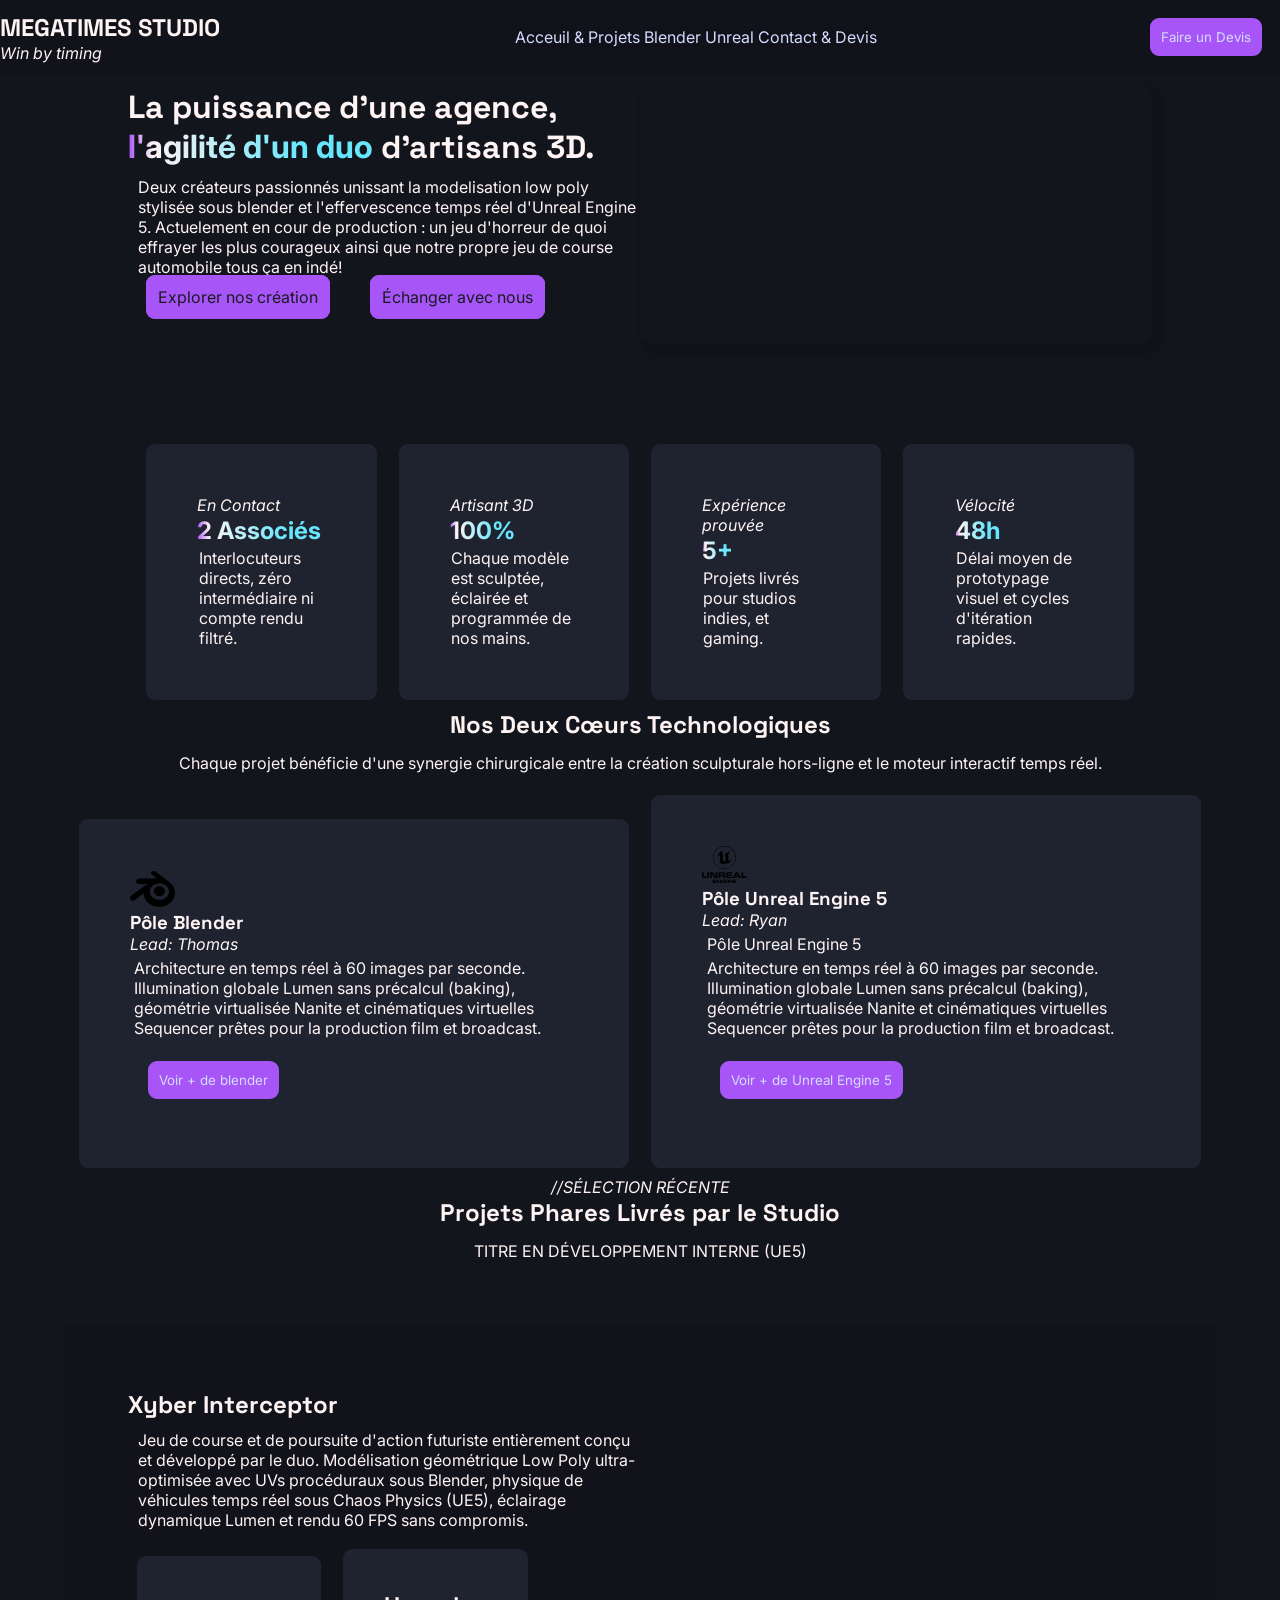
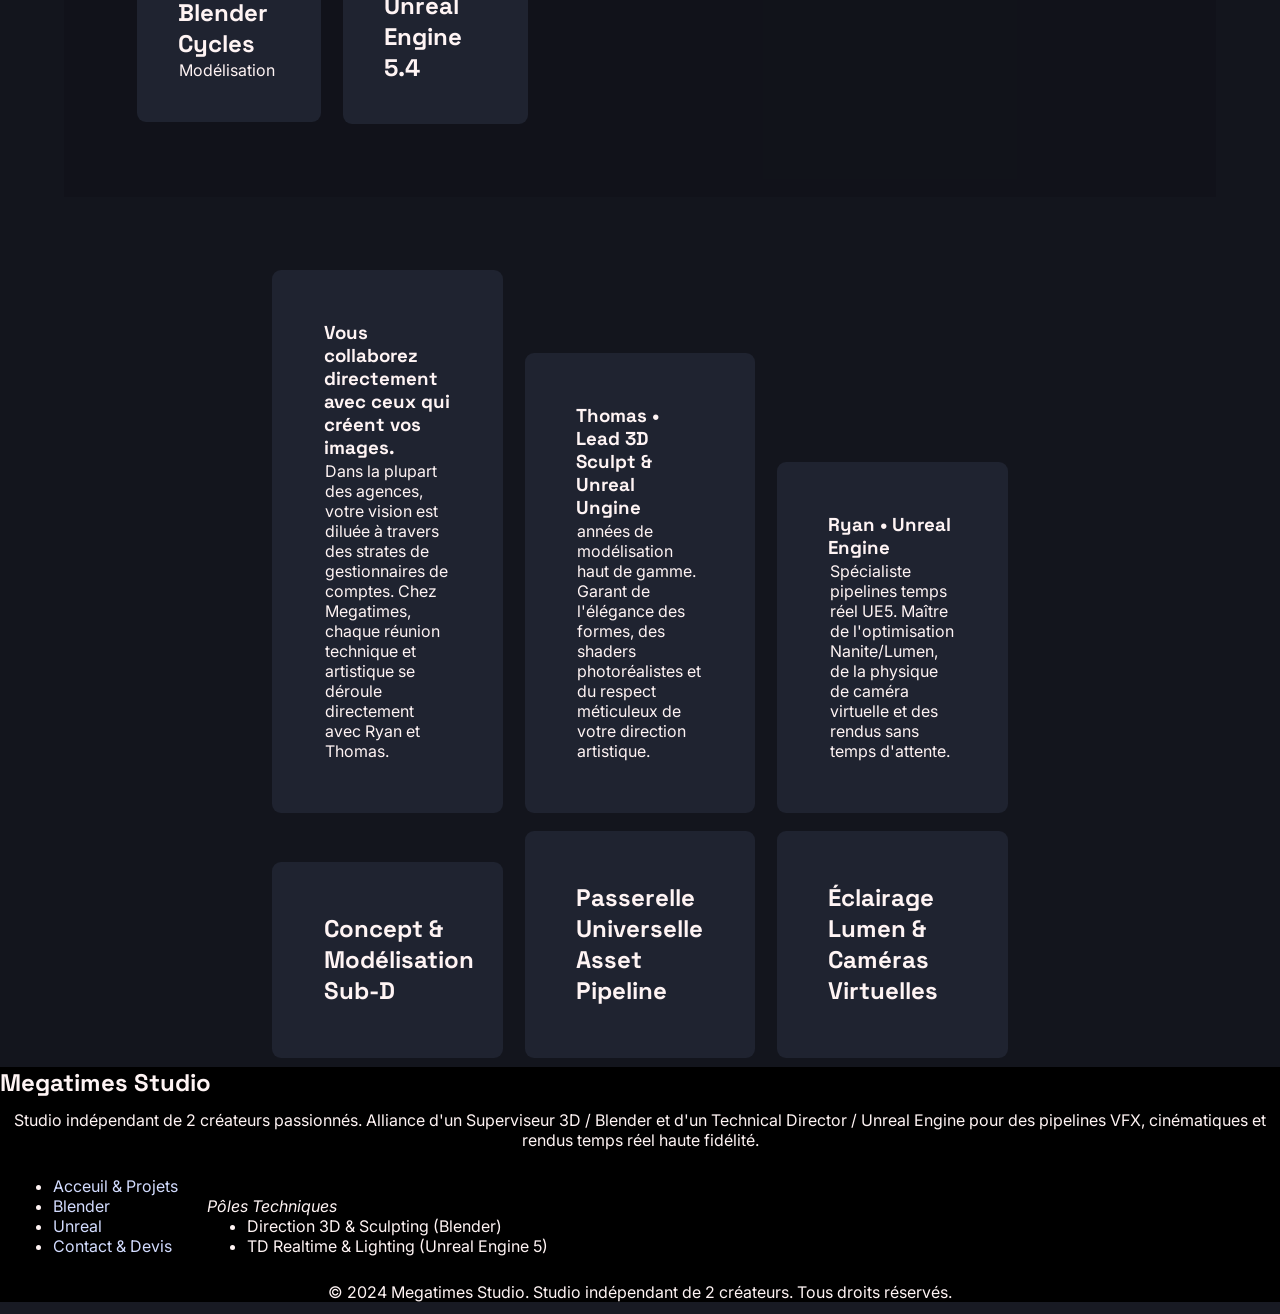
==== index.html @ 8578560c "first commit page d'acceuil and others with css at 50%" ====
<!DOCTYPE html>
<html lang="fr">
<head>
    <meta charset="UTF-8">
    <meta name="viewport" content="width=device-width, initial-scale=1.0">
    <title>Megatimes Studio</title>
    <link rel="stylesheet" href="/asset/style.css">
</head>
<body>
    <header>
        <div><h2>MEGATIMES STUDIO</h2>
        <i>Win by timing</i></div>
        <nav>
            <ul>
                <li><a href="/index.html">Acceuil & Projets</a></li>
                <li><a href="/Blender.html">Blender</a></li>
                <li><a href="/Unreal.html">Unreal</a></li>
                <li><a href="/Contact-Devis.html">Contact & Devis</a></li>
            </ul>
        </nav>
        <button><a href="/Contact-Devis.html">Faire un Devis</a></button>
    </header>
    <main>
        
        <video src="/asset/video/ROUNDED 2.mp4" width="50%" autoplay="true" loop>Video de voiture</video>
        
        <h1>La puissance d'une agence, <span>l'agilité d'un duo</span> d'artisans 3D.</h1>
        <p>Deux créateurs passionnés unissant la modelisation low poly stylisée sous blender et l'effervescence temps réel d'Unreal Engine 5. Actuelement en cour de production : un jeu d'horreur de quoi effrayer les plus courageux ainsi que notre propre jeu de course automobile tous ça en indé! </p>
        
        <a href="#Création">Explorer nos création</a>
        <a href="/Contact-Devis.html">Échanger avec nous</a>
    </main>

    <section class="sections">
        <article>
        <i>En Contact</i>
        
        <h2><span>2 Associés</span></h2>
        <p>Interlocuteurs directs, zéro intermédiaire ni compte rendu filtré.</p>
        </article>
        <article>
            <i>Artisant 3D</i>
            <h2><span>100%</span></h2>
            <p>Chaque modèle est sculptée, éclairée et programmée de nos mains.</p>
        </article>
        <article>
            <i>Expérience prouvée</i>
            <h2><span>5+</span></h2>
            <p>Projets livrés pour studios indies, et gaming.</p>
        </article>
        <article>
            <i>Vélocité</i>
            <h2><span>48h</span></h2>
            <p>Délai moyen de prototypage visuel et cycles d'itération rapides.</p>
        </article>
    </section> 

    <section class="Part2">
    <h2>Nos Deux Cœurs Technologiques</h2>
    <p>Chaque projet bénéficie d'une synergie chirurgicale entre la création sculpturale hors-ligne et le moteur interactif temps réel.</p>
    
    
   
        <article>
            <img src="/asset/img/svg/blender-1.svg" alt="blender logo" width="10%">
            <h3>Pôle Blender</h3>
            <i>Lead: Thomas</i>

            <p>Architecture en temps réel à 60 images par seconde. Illumination globale Lumen sans précalcul (baking), géométrie virtualisée Nanite et cinématiques virtuelles Sequencer prêtes pour la production film et broadcast.</p>

         <button><a href="/Blender.html"> Voir + de blender</a></button>
        </article>
        <article>
            <img src="/asset/img/svg/Unreal_Engine_Logo.svg" alt="Ue5 logo" width="10%">
            <h3>Pôle Unreal Engine 5 </h3>
            
            <i>Lead: Ryan</i>
            <p>Pôle Unreal Engine 5</p>

            <p>Architecture en temps réel à 60 images par seconde. Illumination globale Lumen sans précalcul (baking), géométrie virtualisée Nanite et cinématiques virtuelles Sequencer prêtes pour la production film et broadcast.</p>
            <button><a href="/Unreal.html"> Voir + de Unreal Engine 5 </a></button>
        </article>
        
    </section>

    <section class="Selection">

        <i>//SÉLECTION RÉCENTE</i>
        <h2>Projets Phares Livrés par le Studio</h2>
        <p>TITRE EN DÉVELOPPEMENT INTERNE (UE5)</p>
        
        <div class="styLine">
            <h2>Xyber Interceptor</h2>
            <video class="sameLine" src="asset/video/RACING_Car3 Police Side.mp4" width="40%" autoplay="true" loop>Video de voiture 2</video>
        
            <aside><p>Jeu de course et de poursuite d'action futuriste entièrement conçu et développé par le duo. Modélisation géométrique Low Poly ultra-optimisée avec UVs procéduraux sous Blender, physique de véhicules temps réel sous Chaos Physics (UE5), éclairage dynamique Lumen et rendu 60 FPS sans compromis.</p></aside>
        
        <article>
            <h2>Blender Cycles</h2>
            <p>Modélisation</p>
        </article>
        <article><h2>Unreal Engine 5.4</h2></article>
        </div>
    </section>
    <section>
        <article>
        <h3>Vous collaborez directement avec ceux qui créent vos images.</h3>
        <p>Dans la plupart des agences, votre vision est diluée à travers des strates de gestionnaires de comptes. Chez Megatimes, chaque réunion technique et artistique se déroule directement avec Ryan et Thomas.</p>
    </article>
    
    <article>
        <h3>Thomas • Lead 3D Sculpt & Unreal Ungine</h3>
        <p> années de modélisation haut de gamme. Garant de l'élégance des formes, des shaders photoréalistes et du respect méticuleux de votre direction artistique.</p>
    </article>

    <article>   
        <h3>Ryan • Unreal Engine</h3>
        <p>Spécialiste pipelines temps réel UE5. Maître de l'optimisation Nanite/Lumen, de la physique de caméra virtuelle et des rendus sans temps d'attente.</p>
    </article>
    <aside>
        <article>
        <h2>Concept & Modélisation Sub-D</h2>
        </article>
        <article>
        <h2>Passerelle Universelle Asset Pipeline</h2>
        </article>
        <article>
        <h2>Éclairage Lumen & Caméras Virtuelles</h2>
        </article>
    </aside>
    </section>

    <footer>

        <h2>Megatimes Studio</h2>
        <p>Studio indépendant de 2 créateurs passionnés. Alliance d'un Superviseur 3D / Blender et d'un Technical Director / Unreal Engine pour des pipelines VFX, cinématiques et rendus temps réel haute fidélité.</p>
        <nav>
            <article>
                <ul>
                    <li><a href="/index.html">Acceuil & Projets</a></li>
                    <li><a href="/Blender.html">Blender</a></li>
                    <li><a href="/Unreal.html">Unreal</a></li>
                    <li><a href="/Contact-Devis.html">Contact & Devis</a></li>
                </ul>
            </article>
            <article>
                <i>Pôles Techniques</i>
                <ul>
                    <li>Direction 3D & Sculpting (Blender)</li>
                    <li>TD Realtime & Lighting (Unreal Engine 5)</li>
                </ul>
            </article>
        </nav>

    <p>© 2024 Megatimes Studio. Studio indépendant de 2 créateurs. Tous droits réservés.</p>
    </footer>
   
</body>
</html>
---- asset/style.css ----
@import url('https://fonts.googleapis.com/css2?family=Inter:ital,opsz,wght@0,14..32,100..900;1,14..32,100..900&family=Space+Grotesk:wght@300..700&display=swap');

:root{
    --MainColor:#13151d;
    --MainLittleColor:#1f2330;
    --secColor:rgb(0,0,0);
    --backgroundC:#181a23;  
    --backgroundC2:rgba(6, 182, 212, 1),;
    --backgroundC3:#a855f7;
    --cardColor:#11131ad5;
    --ButtonColor:#49117d;
    --TxtColor: rgb(255, 244, 244);
    --TxtColor2: #d3dcff;
    --HoverColor:#ffffffff;
    --HoverBGColor:#e1e0e0;
    --BoxShadow:#101218;
}


*{font-family: "Inter", sans-serif;
margin: 0%;}

h1,h2,h3{font-family: "Space Grotesk", sans-serif;
margin: 0%;}


body{background-color:var(--backgroundC) ;
    color:var(--TxtColor) ;

}

header{
    
    background-color:var(--cardColor) ;

    margin: 0%;
    
    color: var(--backColor);
    display: flex;
    justify-content: space-between;
    align-items: center;
    padding: 0%;
    position: sticky;
    top: 0;
        backdrop-filter: blur(20px)
}
header nav ul li{
    display:inline-flex;
    justify-content:space-between;
    background-color:var(--cardColor);
     
    
}

a:hover, button:hover{color:var(--backgroundC) ;
background-color: var(--HoverBGColor);
border-color: var(--HoverBGColor);
}


span {
    background-image: linear-gradient(90deg,rgba(168, 85, 247, 1)  0%,rgb(255, 244, 244) 10%, rgb(104, 230, 252) 70%);
    -webkit-background-clip: text;
    background-clip: text;
    -webkit-text-fill-color: transparent;
    color: transparent;
    display: inline-block;
}

a, button{text-decoration: solid;
    color: var(--TxtColor2);}
main a, button{
    text-decoration: solid;
    color: var(--backgroundC);
    background-color: var(--backgroundC3);
    border-style: solid;
    border-color:var(--backgroundC3) ;
    border-radius:1vh;
    padding: 1vh;
    margin:2vh;

}
p{margin:1%}
main section{  display: inline-block;
  justify-content: space-between;}
article{background-color: var(--MainLittleColor);
    padding: 1%;
    display:inline-block;
}

footer ,footer nav , footer article{
    margin-bottom: 0%;
    justify-content: space-between;
    background-color: var(--secColor);
    bottom: 0%;
}

main video{float:right ;
    box-shadow: 5px 5px 5px 5px var(--BoxShadow);
    border-radius: 1vh;

}
main{
background-color:var(--MainColor);
padding: 10%;
padding-top: 1%;}

section {
    
    background-color: var(--MainColor);
    display: inline-block;
}

.sections{text-align: center;}

section article{width: 10%;

border-radius: 1vh;
padding: 4%;
justify-content: center ;
text-align: left;
margin: 1vh;
}
a{}
img{}

footer{bottom : 0%;}

#Scenter{text-align: center;}
section{text-align: center;}
footer p{text-align: center;}

.Part2 article{width: 35%;
}

.selection video{
    display:inline-block;
    border-radius: 30%;
}

img{color: var(--TxtColor);}

.sameLine{float:right;
    border-radius: 10vh;
    padding: 5% ;
}

.styLine{background-color: var(--cardColor);
padding: 5%;
margin:5%;
text-align: left;}
p{align-items: center;}
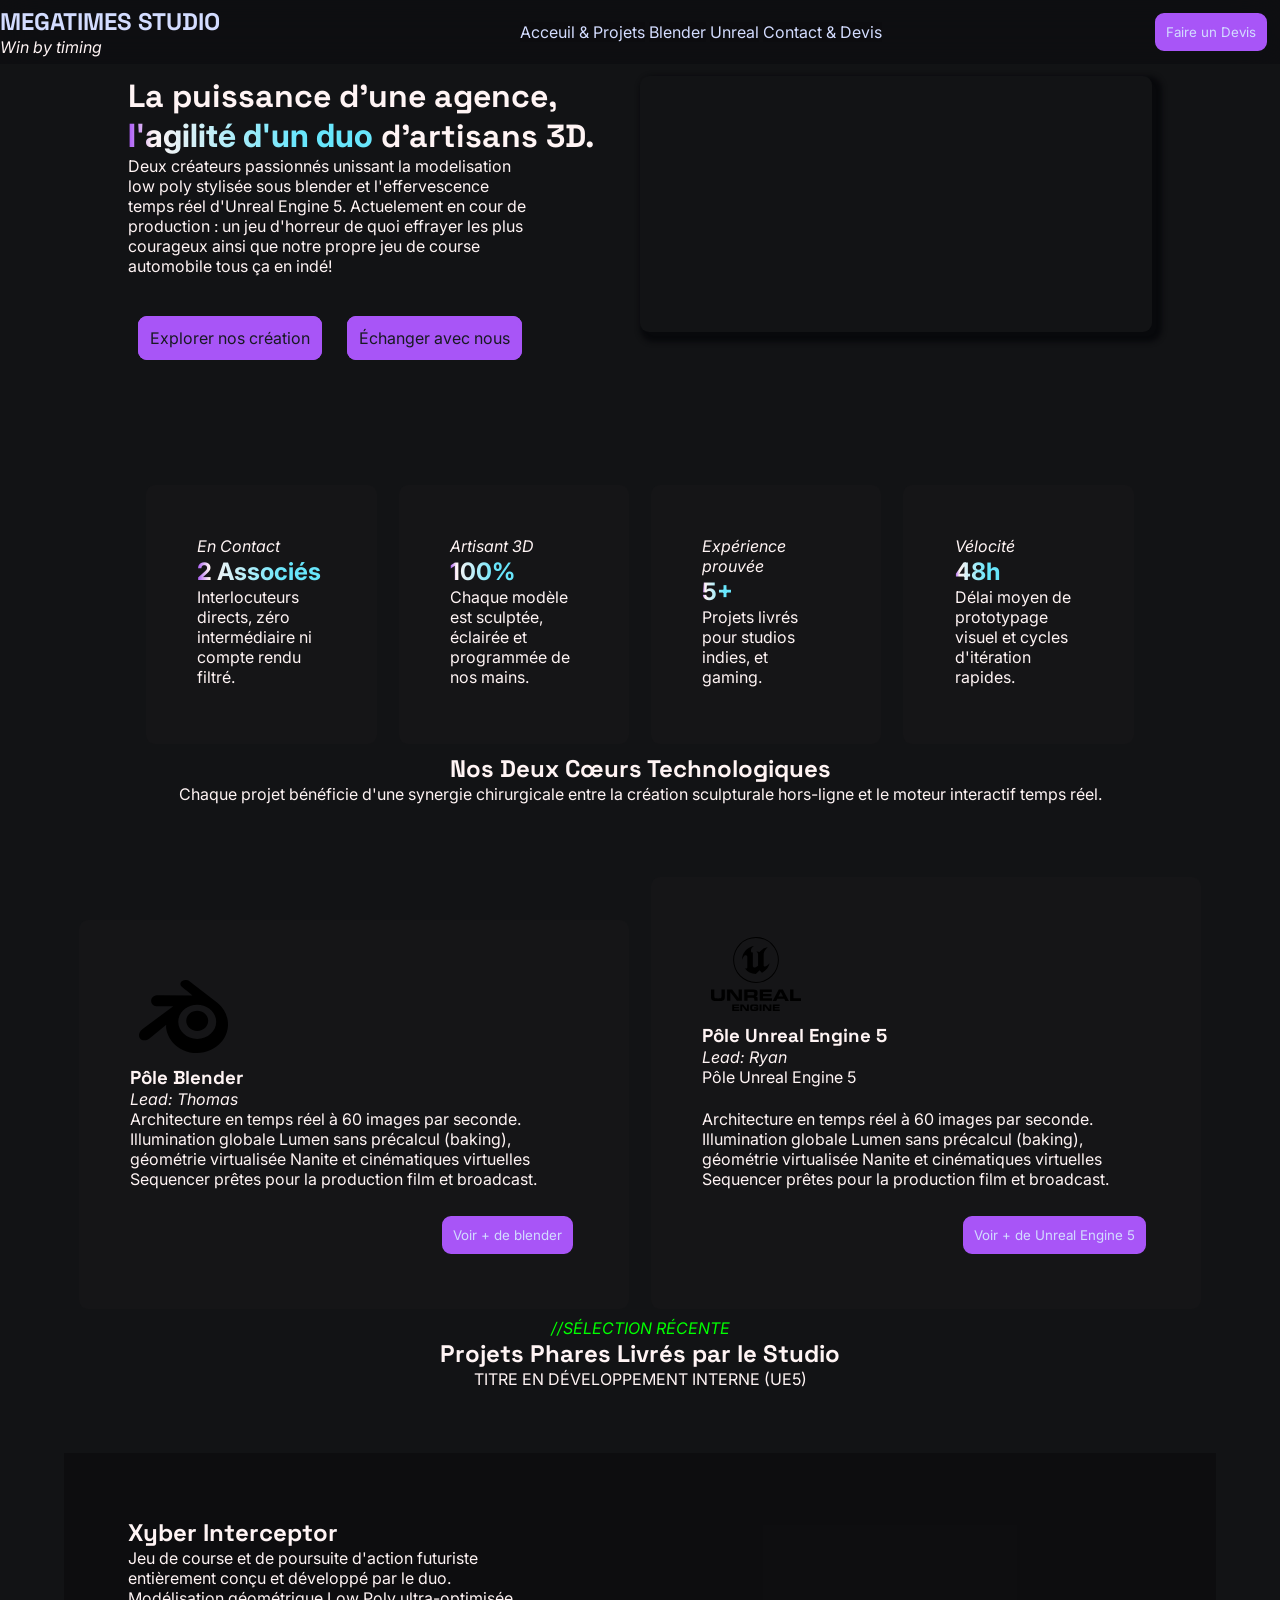
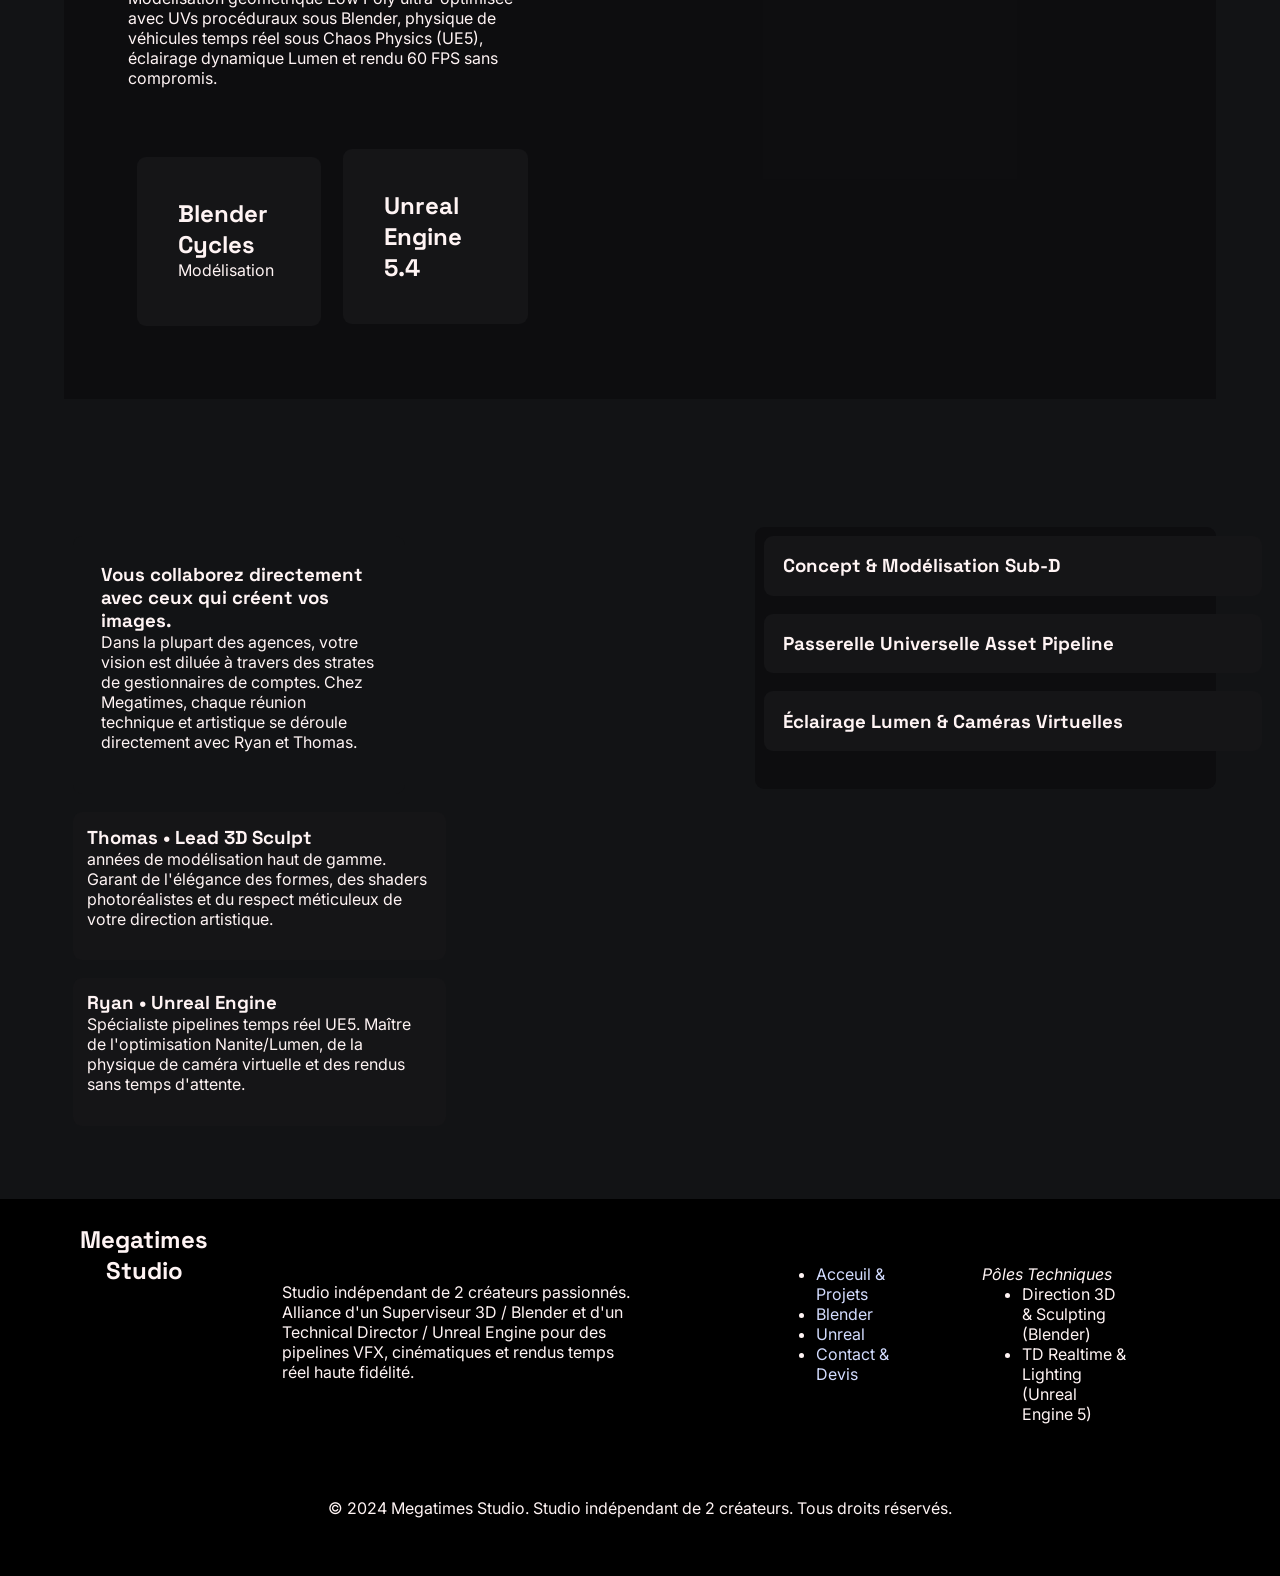
==== commit 04664509: "Accueil quasi fini" ====
--- a/index.html
+++ b/index.html
@@ -8,7 +8,7 @@
 </head>
 <body>
     <header>
-        <div><h2>MEGATIMES STUDIO</h2>
+        <div class="intro"><a href="/index.html"><h2>MEGATIMES STUDIO</h2></a>
         <i>Win by timing</i></div>
         <nav>
             <ul>
@@ -62,7 +62,7 @@
     
    
         <article>
-            <img src="/asset/img/svg/blender-1.svg" alt="blender logo" width="10%">
+            <img src="/asset/img/svg/blender-1.svg" alt="blender logo" width="20%">
             <h3>Pôle Blender</h3>
             <i>Lead: Thomas</i>
 
@@ -71,7 +71,7 @@
          <button><a href="/Blender.html"> Voir + de blender</a></button>
         </article>
         <article>
-            <img src="/asset/img/svg/Unreal_Engine_Logo.svg" alt="Ue5 logo" width="10%">
+            <img src="/asset/img/svg/Unreal_Engine_Logo.svg" alt="Ue5 logo" width="20%">
             <h3>Pôle Unreal Engine 5 </h3>
             
             <i>Lead: Ryan</i>
@@ -85,14 +85,14 @@
 
     <section class="Selection">
 
-        <i>//SÉLECTION RÉCENTE</i>
+        <i class="green">//SÉLECTION RÉCENTE</i>
         <h2>Projets Phares Livrés par le Studio</h2>
         <p>TITRE EN DÉVELOPPEMENT INTERNE (UE5)</p>
         
         <div class="styLine">
+            <video class="sameLine" src="asset/video/RACING_Car3 Police Side.mp4" width="50%" autoplay="true" loop>Video de voiture 2</video>
             <h2>Xyber Interceptor</h2>
-            <video class="sameLine" src="asset/video/RACING_Car3 Police Side.mp4" width="40%" autoplay="true" loop>Video de voiture 2</video>
-        
+            
             <aside><p>Jeu de course et de poursuite d'action futuriste entièrement conçu et développé par le duo. Modélisation géométrique Low Poly ultra-optimisée avec UVs procéduraux sous Blender, physique de véhicules temps réel sous Chaos Physics (UE5), éclairage dynamique Lumen et rendu 60 FPS sans compromis.</p></aside>
         
         <article>
@@ -102,36 +102,41 @@
         <article><h2>Unreal Engine 5.4</h2></article>
         </div>
     </section>
-    <section>
-        <article>
-        <h3>Vous collaborez directement avec ceux qui créent vos images.</h3>
-        <p>Dans la plupart des agences, votre vision est diluée à travers des strates de gestionnaires de comptes. Chez Megatimes, chaque réunion technique et artistique se déroule directement avec Ryan et Thomas.</p>
-    </article>
+    <section class="sectionAside">
+        
+        <div class="leftSide">
+        <article id="introSection">
+            <h3>Vous collaborez directement avec ceux qui créent vos images.</h3>
+            <p>Dans la plupart des agences, votre vision est diluée à travers des strates de gestionnaires de comptes. Chez Megatimes, chaque réunion technique et artistique se déroule directement avec Ryan et Thomas.</p>
+        </article>
     
-    <article>
-        <h3>Thomas • Lead 3D Sculpt & Unreal Ungine</h3>
-        <p> années de modélisation haut de gamme. Garant de l'élégance des formes, des shaders photoréalistes et du respect méticuleux de votre direction artistique.</p>
-    </article>
+        <div class="who">
+            <article>
+                <h3>Thomas • Lead 3D Sculpt</h3>
+                <p> années de modélisation haut de gamme. Garant de l'élégance des formes, des shaders photoréalistes et du respect méticuleux de votre direction artistique.</p>
+            </article>
 
-    <article>   
-        <h3>Ryan • Unreal Engine</h3>
-        <p>Spécialiste pipelines temps réel UE5. Maître de l'optimisation Nanite/Lumen, de la physique de caméra virtuelle et des rendus sans temps d'attente.</p>
-    </article>
-    <aside>
-        <article>
-        <h2>Concept & Modélisation Sub-D</h2>
-        </article>
-        <article>
-        <h2>Passerelle Universelle Asset Pipeline</h2>
-        </article>
-        <article>
-        <h2>Éclairage Lumen & Caméras Virtuelles</h2>
-        </article>
-    </aside>
+            <article>   
+                <h3>Ryan • Unreal Engine</h3>
+                <p>Spécialiste pipelines temps réel UE5. Maître de l'optimisation Nanite/Lumen, de la physique de caméra virtuelle et des rendus sans temps d'attente.</p>
+            </article>
+        </div>
+    </div>
+        <aside class="rightSide">
+            <article>
+            <h3>Concept & Modélisation Sub-D</h3>
+            </article>
+            <article>
+            <h3>Passerelle Universelle Asset Pipeline</h3>
+            </article>
+            <article>
+            <h3>Éclairage Lumen & Caméras Virtuelles</h3>
+            </article>
+        </aside>
     </section>
 
     <footer>
-
+        <section>
         <h2>Megatimes Studio</h2>
         <p>Studio indépendant de 2 créateurs passionnés. Alliance d'un Superviseur 3D / Blender et d'un Technical Director / Unreal Engine pour des pipelines VFX, cinématiques et rendus temps réel haute fidélité.</p>
         <nav>
@@ -151,7 +156,7 @@
                 </ul>
             </article>
         </nav>
-
+        </section>
     <p>© 2024 Megatimes Studio. Studio indépendant de 2 créateurs. Tous droits réservés.</p>
     </footer>
    
--- a/asset/style.css
+++ b/asset/style.css
@@ -2,21 +2,22 @@
 @import url('https://fonts.googleapis.com/css2?family=Inter:ital,opsz,wght@0,14..32,100..900;1,14..32,100..900&family=Space+Grotesk:wght@300..700&display=swap');
 
 :root{
-    --MainColor:#13151d;
-    --MainLittleColor:#1f2330;
+    --MainColor:#121315;
+    --MainLittleColor:#151517;
     --secColor:rgb(0,0,0);
     --backgroundC:#181a23;  
     --backgroundC2:rgba(6, 182, 212, 1),;
     --backgroundC3:#a855f7;
-    --cardColor:#11131ad5;
+    --cardColor:#0d0d0fd5;
     --ButtonColor:#49117d;
     --TxtColor: rgb(255, 244, 244);
     --TxtColor2: #d3dcff;
     --HoverColor:#ffffffff;
-    --HoverBGColor:#e1e0e0;
-    --BoxShadow:#101218;
-}
-
+    --HoverBGColor:#0e0e0e;
+    --HoverBGColor2:#1f1f22;
+    --BoxShadow:#08090c;
+}
+.sections article:hover{background-color: var(--HoverBGColor2);}
 
 *{font-family: "Inter", sans-serif;
 margin: 0%;}
@@ -34,7 +35,7 @@
     
     background-color:var(--cardColor) ;
 
-    margin: 0%;
+    padding: 1%;
     
     color: var(--backColor);
     display: flex;
@@ -53,9 +54,10 @@
     
 }
 
-a:hover, button:hover{color:var(--backgroundC) ;
+a:hover, li:hover, button:hover{color:var(--HoverColor) ;
 background-color: var(--HoverBGColor);
 border-color: var(--HoverBGColor);
+border-radius: 1vh;
 }
 
 
@@ -78,10 +80,10 @@
     border-color:var(--backgroundC3) ;
     border-radius:1vh;
     padding: 1vh;
-    margin:2vh;
-
-}
-p{margin:1%}
+    margin:1%;
+
+}
+p{margin-bottom:5%}
 main section{  display: inline-block;
   justify-content: space-between;}
 article{background-color: var(--MainLittleColor);
@@ -89,7 +91,12 @@
     display:inline-block;
 }
 
-footer ,footer nav , footer article{
+footer article nav{float: right;}
+
+footer ,footer nav , footer section article{
+    padding-left: 5%;
+    padding-right: 5%;
+    padding-top: 2%;
     margin-bottom: 0%;
     justify-content: space-between;
     background-color: var(--secColor);
@@ -98,9 +105,11 @@
 
 main video{float:right ;
     box-shadow: 5px 5px 5px 5px var(--BoxShadow);
-    border-radius: 1vh;
-
-}
+    
+
+}
+
+video{border-radius: 1vh;}
 main{
 background-color:var(--MainColor);
 padding: 10%;
@@ -113,7 +122,7 @@
 }
 
 .sections{text-align: center;}
-
+.sections article{height: 1;}
 section article{width: 10%;
 
 border-radius: 1vh;
@@ -122,16 +131,18 @@
 text-align: left;
 margin: 1vh;
 }
-a{}
-img{}
-
-footer{bottom : 0%;}
+
+
+footer{bottom : 0%;
+margin-bottom: -1%;
+}
 
 #Scenter{text-align: center;}
 section{text-align: center;}
-footer p{text-align: center;}
+footer p{text-align: left;}
 
 .Part2 article{width: 35%;
+    height: 100%;
 }
 
 .selection video{
@@ -150,4 +161,60 @@
 padding: 5%;
 margin:5%;
 text-align: left;}
-p{align-items: center;}+p{align-items: center;}
+
+
+.green{color: rgb(0, 255, 0);}
+
+.Part2 article button{float: right;}
+
+footer section{background-color: var(--secColor);
+}
+
+footer section article{width:100%;
+}
+footer section nav{display:flex;
+}
+
+footer section{display:flex;
+    justify-content: center;
+}
+
+footer section p{width: 40%;
+text-align: left;}
+
+footer p{text-align: center;
+margin-bottom: 0%;
+padding: 5%;
+}
+.sectionAside{text-align: left;padding: 5%;}
+
+#introSection{background-color: var(--MainColor);
+width: 40%;
+text-align: left;
+}
+
+.who{width: 50%;}
+.who article{display: inline-block ;
+    width:100%}
+img{padding: 1%;
+    margin: 1%;}
+.leftSide{width: 60% ;display: inline-block}
+
+.rightSide{float: right;
+display: inline-block;
+margin-bottom: 30%;
+border-radius: 1vh;
+width: 40%;
+background-color: var(--cardColor);
+text-align: center;
+
+
+}
+.rightSide article{width: 100%;
+
+}
+.rightSide article h3{margin: auto;}
+.sectionAside{display: flex;}
+
+main p {width: 40%;}
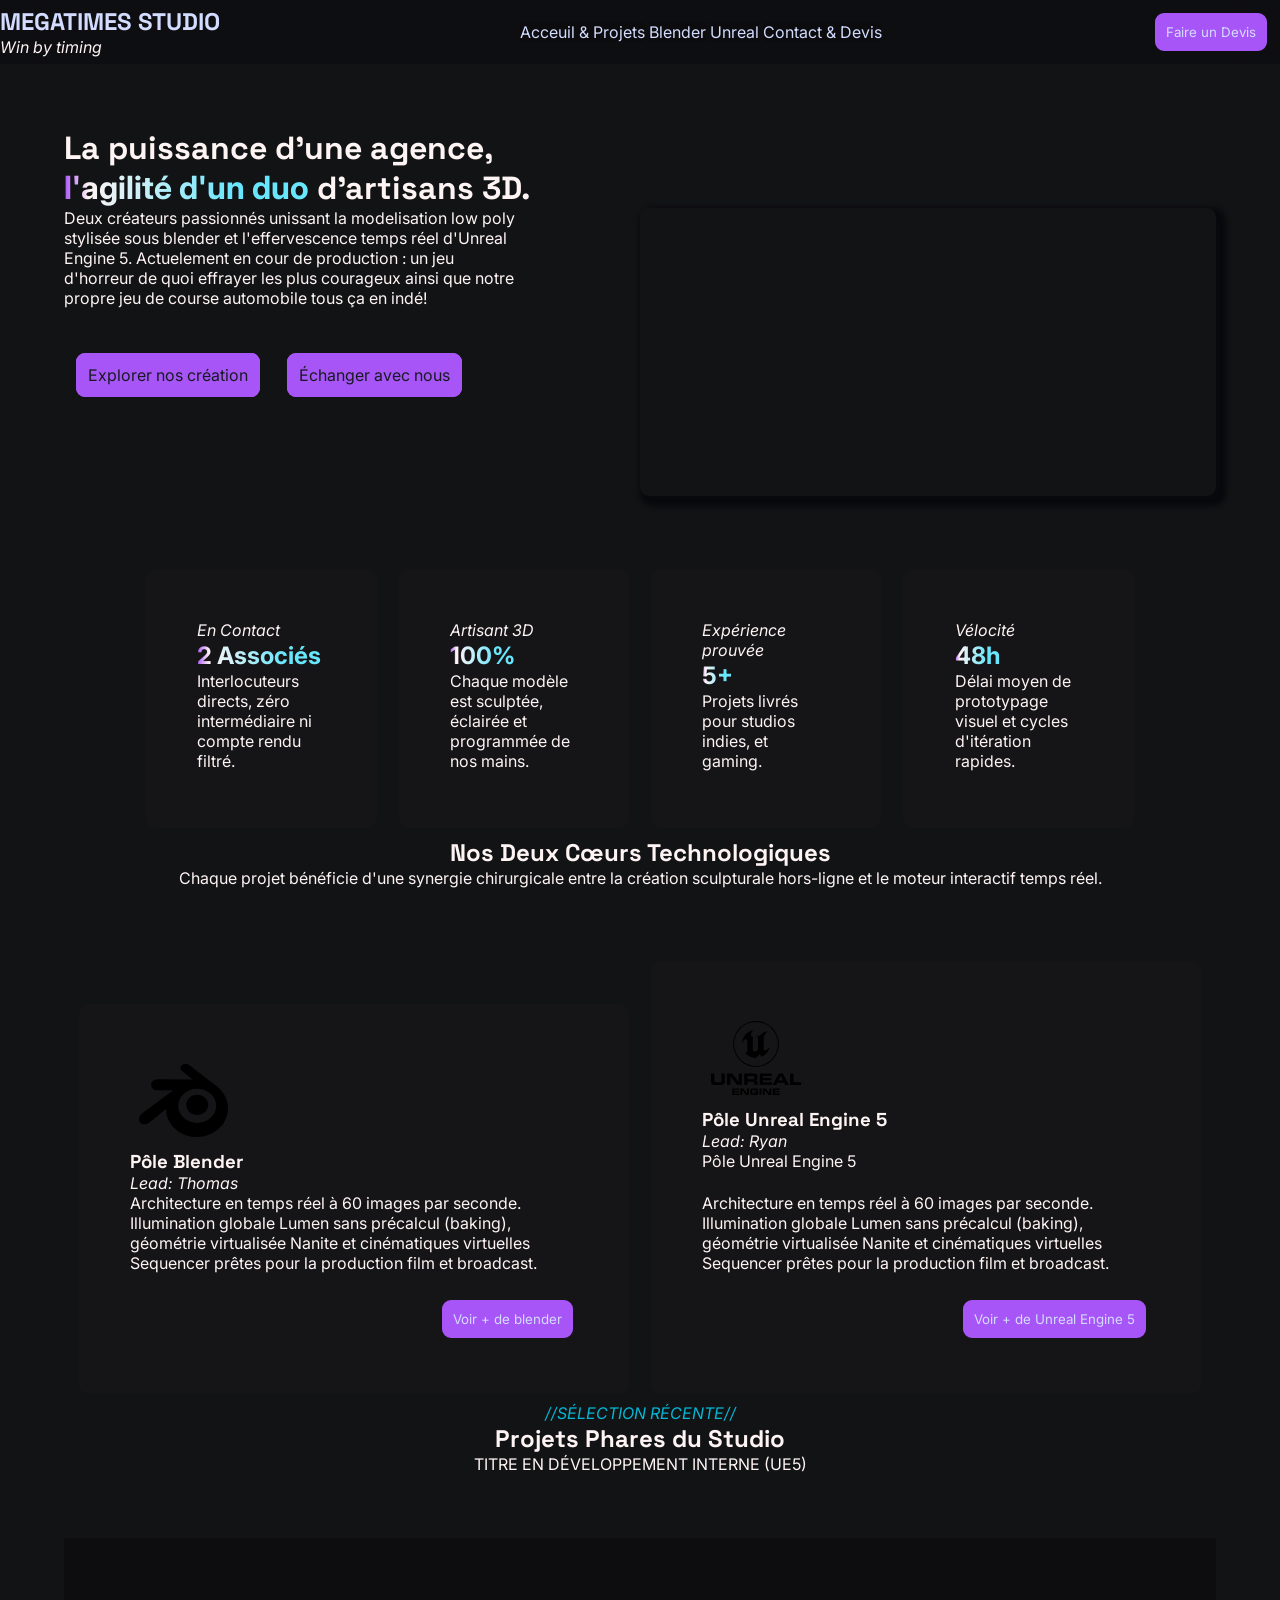
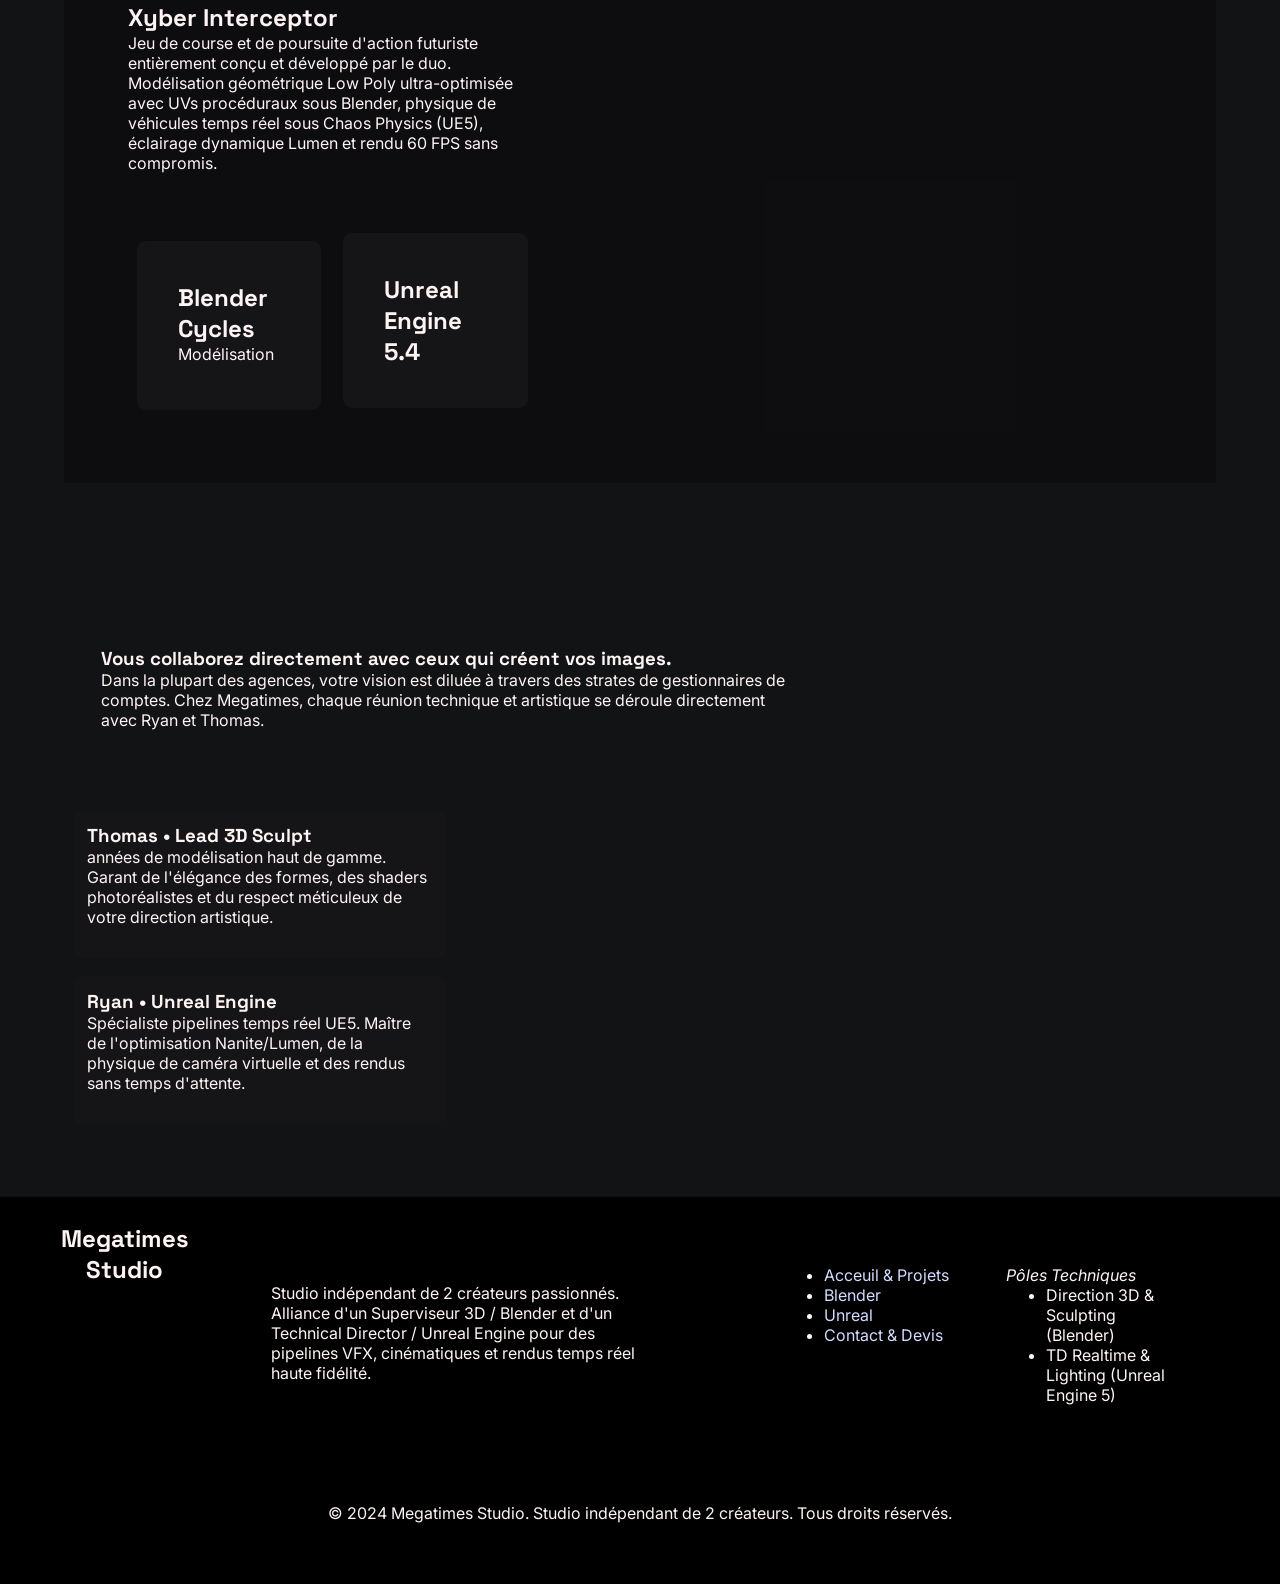
==== commit 5e61beab: "css/html terminée" ====
--- a/index.html
+++ b/index.html
@@ -5,11 +5,14 @@
     <meta name="viewport" content="width=device-width, initial-scale=1.0">
     <title>Megatimes Studio</title>
     <link rel="stylesheet" href="/asset/style.css">
+    <link rel="shortcut icon" href="/asset/img/colored-logo.png" type="image/x-icon">
 </head>
 <body>
     <header>
-        <div class="intro"><a href="/index.html"><h2>MEGATIMES STUDIO</h2></a>
-        <i>Win by timing</i></div>
+        <div class="intro">
+            <a href="/index.html"><h2>MEGATIMES STUDIO</h2></a>
+            <i>Win by timing</i>
+        </div>
         <nav>
             <ul>
                 <li><a href="/index.html">Acceuil & Projets</a></li>
@@ -22,13 +25,15 @@
     </header>
     <main>
         
-        <video src="/asset/video/ROUNDED 2.mp4" width="50%" autoplay="true" loop>Video de voiture</video>
         
         <h1>La puissance d'une agence, <span>l'agilité d'un duo</span> d'artisans 3D.</h1>
+        <video src="/asset/video/ROUNDED 2.mp4" width="50%" autoplay="true" loop >Video de voiture</video>
         <p>Deux créateurs passionnés unissant la modelisation low poly stylisée sous blender et l'effervescence temps réel d'Unreal Engine 5. Actuelement en cour de production : un jeu d'horreur de quoi effrayer les plus courageux ainsi que notre propre jeu de course automobile tous ça en indé! </p>
         
-        <a href="#Création">Explorer nos création</a>
-        <a href="/Contact-Devis.html">Échanger avec nous</a>
+        <div class="splitButton">
+            <a href="#Création">Explorer nos création</a>
+            <a href="/Contact-Devis.html">Échanger avec nous</a>
+        </div>
     </main>
 
     <section class="sections">
@@ -56,6 +61,7 @@
     </section> 
 
     <section class="Part2">
+    
     <h2>Nos Deux Cœurs Technologiques</h2>
     <p>Chaque projet bénéficie d'une synergie chirurgicale entre la création sculpturale hors-ligne et le moteur interactif temps réel.</p>
     
@@ -85,13 +91,14 @@
 
     <section class="Selection">
 
-        <i class="green">//SÉLECTION RÉCENTE</i>
-        <h2>Projets Phares Livrés par le Studio</h2>
+        <i class="blue">//SÉLECTION RÉCENTE//</i>
+        <!-- Ajouter Les pinguins -->
+        <h2>Projets Phares du Studio</h2>
         <p>TITRE EN DÉVELOPPEMENT INTERNE (UE5)</p>
         
         <div class="styLine">
+            <h2>Xyber Interceptor</h2>
             <video class="sameLine" src="asset/video/RACING_Car3 Police Side.mp4" width="50%" autoplay="true" loop>Video de voiture 2</video>
-            <h2>Xyber Interceptor</h2>
             
             <aside><p>Jeu de course et de poursuite d'action futuriste entièrement conçu et développé par le duo. Modélisation géométrique Low Poly ultra-optimisée avec UVs procéduraux sous Blender, physique de véhicules temps réel sous Chaos Physics (UE5), éclairage dynamique Lumen et rendu 60 FPS sans compromis.</p></aside>
         
@@ -122,17 +129,6 @@
             </article>
         </div>
     </div>
-        <aside class="rightSide">
-            <article>
-            <h3>Concept & Modélisation Sub-D</h3>
-            </article>
-            <article>
-            <h3>Passerelle Universelle Asset Pipeline</h3>
-            </article>
-            <article>
-            <h3>Éclairage Lumen & Caméras Virtuelles</h3>
-            </article>
-        </aside>
     </section>
 
     <footer>
--- a/asset/style.css
+++ b/asset/style.css
@@ -6,7 +6,7 @@
     --MainLittleColor:#151517;
     --secColor:rgb(0,0,0);
     --backgroundC:#181a23;  
-    --backgroundC2:rgba(6, 182, 212, 1),;
+    --backgroundC2:rgb(6, 182, 212);
     --backgroundC3:#a855f7;
     --cardColor:#0d0d0fd5;
     --ButtonColor:#49117d;
@@ -17,6 +17,8 @@
     --HoverBGColor2:#1f1f22;
     --BoxShadow:#08090c;
 }
+
+
 .sections article:hover{background-color: var(--HoverBGColor2);}
 
 *{font-family: "Inter", sans-serif;
@@ -94,8 +96,8 @@
 footer article nav{float: right;}
 
 footer ,footer nav , footer section article{
-    padding-left: 5%;
-    padding-right: 5%;
+    padding-left: 3%;
+    padding-right: 3%;
     padding-top: 2%;
     margin-bottom: 0%;
     justify-content: space-between;
@@ -103,12 +105,21 @@
     bottom: 0%;
 }
 
+main {
+  background-color: var(--MainColor);
+  overflow: hidden;
+  margin-bottom: 0;}
+main section, section {
+  margin-top: 0;
+  background-color: var(--MainColor);
+}
+
 main video{float:right ;
     box-shadow: 5px 5px 5px 5px var(--BoxShadow);
-    
-
-}
-
+    border-radius: 1vh;
+
+}
+video .sameLine{border-radius: 1vh;}
 video{border-radius: 1vh;}
 main{
 background-color:var(--MainColor);
@@ -119,7 +130,7 @@
     
     background-color: var(--MainColor);
     display: inline-block;
-}
+}   
 
 .sections{text-align: center;}
 .sections article{height: 1;}
@@ -153,7 +164,7 @@
 img{color: var(--TxtColor);}
 
 .sameLine{float:right;
-    border-radius: 10vh;
+    border-radius: 1vh;
     padding: 5% ;
 }
 
@@ -161,10 +172,10 @@
 padding: 5%;
 margin:5%;
 text-align: left;}
-p{align-items: center;}
-
-
-.green{color: rgb(0, 255, 0);}
+
+
+
+.blue{color: var(--backgroundC2);}
 
 .Part2 article button{float: right;}
 
@@ -190,7 +201,7 @@
 .sectionAside{text-align: left;padding: 5%;}
 
 #introSection{background-color: var(--MainColor);
-width: 40%;
+width: 100%;
 text-align: left;
 }
 
@@ -217,4 +228,183 @@
 .rightSide article h3{margin: auto;}
 .sectionAside{display: flex;}
 
-main p {width: 40%;}+main p {width: 40%;}
+
+main section article{width: 100%;
+
+}
+main section article p{display: inline-block;}
+form {
+    background-color: var(--cardColor, #141418);
+    border: 1px solid rgba(255, 255, 255, 0.1);
+    border-radius: 16px;
+    padding: 40px;
+    max-width: 700px;
+    margin: 40px auto;
+    box-shadow: 0 10px 30px rgba(0, 0, 0, 0.5);
+}
+
+form .styLine {
+    background-color: transparent !important;
+    padding: 0 !important;
+    margin: 0 0 20px 0 !important;
+    text-align: left;
+}
+
+form label {
+    display: block;
+    margin-bottom: 8px;
+    font-weight: 600;
+    color: var(--TxtColor, #ffffff);
+    font-size: 0.95rem;
+    letter-spacing: 0.5px;
+}
+
+form input[type="text"],
+form input[type="email"],
+form select,
+form textarea {
+    width: 100%;
+    padding: 14px 16px;
+    background-color: #0b0b0e;
+    border: 1px solid #2a2a35;
+    border-radius: 8px;
+    color: #ffffff;
+    font-size: 1rem;
+    font-family: inherit;
+    transition: all 0.3s ease;
+}
+
+form input[type="text"]:focus,
+form input[type="email"]:focus,
+form select:focus,
+form textarea:focus {
+    outline: none;
+    border-color: #6366f1;
+    box-shadow: 0 0 0 3px rgba(99, 102, 241, 0.2);
+}
+
+form button[type="submit"] {
+    display: block;
+    width: 100%;
+    padding: 14px;
+    background: linear-gradient(135deg, #6366f1, #4f46e5);
+    color: white;
+    border: none;
+    border-radius: 8px;
+    font-size: 1rem;
+    font-weight: bold;
+    cursor: pointer;
+    transition: transform 0.2s ease, opacity 0.2s ease;
+    margin-top: 10px;
+}
+
+form button[type="submit"]:hover {
+    opacity: 0.9;
+    transform: translateY(-2px);
+}
+.container{
+    text-align: center;
+}
+.navbar{
+text-align: left;
+}
+
+form label{
+    text-align: left;
+}
+.page-header p{
+    text-align: center;
+    width: 100%;
+}
+@media screen and (max-width: 767px) {
+    main{padding:5%}
+footer section {
+    display: inline-block;
+}
+footer {
+    display: inline-block;
+}
+footer section nav {
+    display: inline-block;
+}
+footer p{width: 100%;}
+section article{width: 35%;}
+h2{margin: 5%;}
+.rightSide{float:left;
+    display: inline-block;
+    width:100%;
+    margin:auto;
+    padding: auto;
+}
+.leftSide{float:left;
+    display: inline-block;
+    width:100%
+}
+main{display: block;
+  justify-content: space-between;
+
+}
+
+  main p {width: 90%;}
+  main h1 {width: 100%;}
+  main video{width: 100%;}
+
+  .sameLine video{height: 100%;}
+
+  video{width: 100%;
+}
+main p {padding:  1%;float: left;}
+main h1 {padding:  1%; float:left ;}
+
+footer section p {width: 100%;}
+
+.sectionAside{display: inline-block; width: 90%;}
+.sectionAside p,.sectionAside h2{display:block; width: 100%;}
+.sectionAside article{width: 100%;}
+main a,main button{display: block; text-align: center;}
+
+video{float:none}
+.who article{display: block;}
+
+p {
+text-align: left;
+}
+
+.Part2 article{width: 90%;text-align: center;}
+.Part2{text-align: center}
+.rightSide article{display: block;}
+
+b{display: block; width: 100%;
+text-align: center;}
+aside{display: block;}
+
+.leftSide, .introSection, .who{width: 90%; text-align: center; padding-left:1% ;}
+.imgP img{display: block; 
+    width: 100%;}
+
+nav{width: 90%;}
+footer p {margin: 0%;}
+
+main p, main h1, .leftSide ,.rightSide{float: none;}
+
+*, *::before, *::after {
+  box-sizing: border-box;
+}
+
+
+
+p{text-align: center;}
+
+article p{text-align: left;}
+.sectionAside{text-align: center;width: 100%;}
+
+main video {margin-bottom: 10%;}
+}
+
+
+main p{ text-align: left;} 
+main{padding: 5%;}
+h1{width: 50%;}
+
+.head{width: 100%;}
